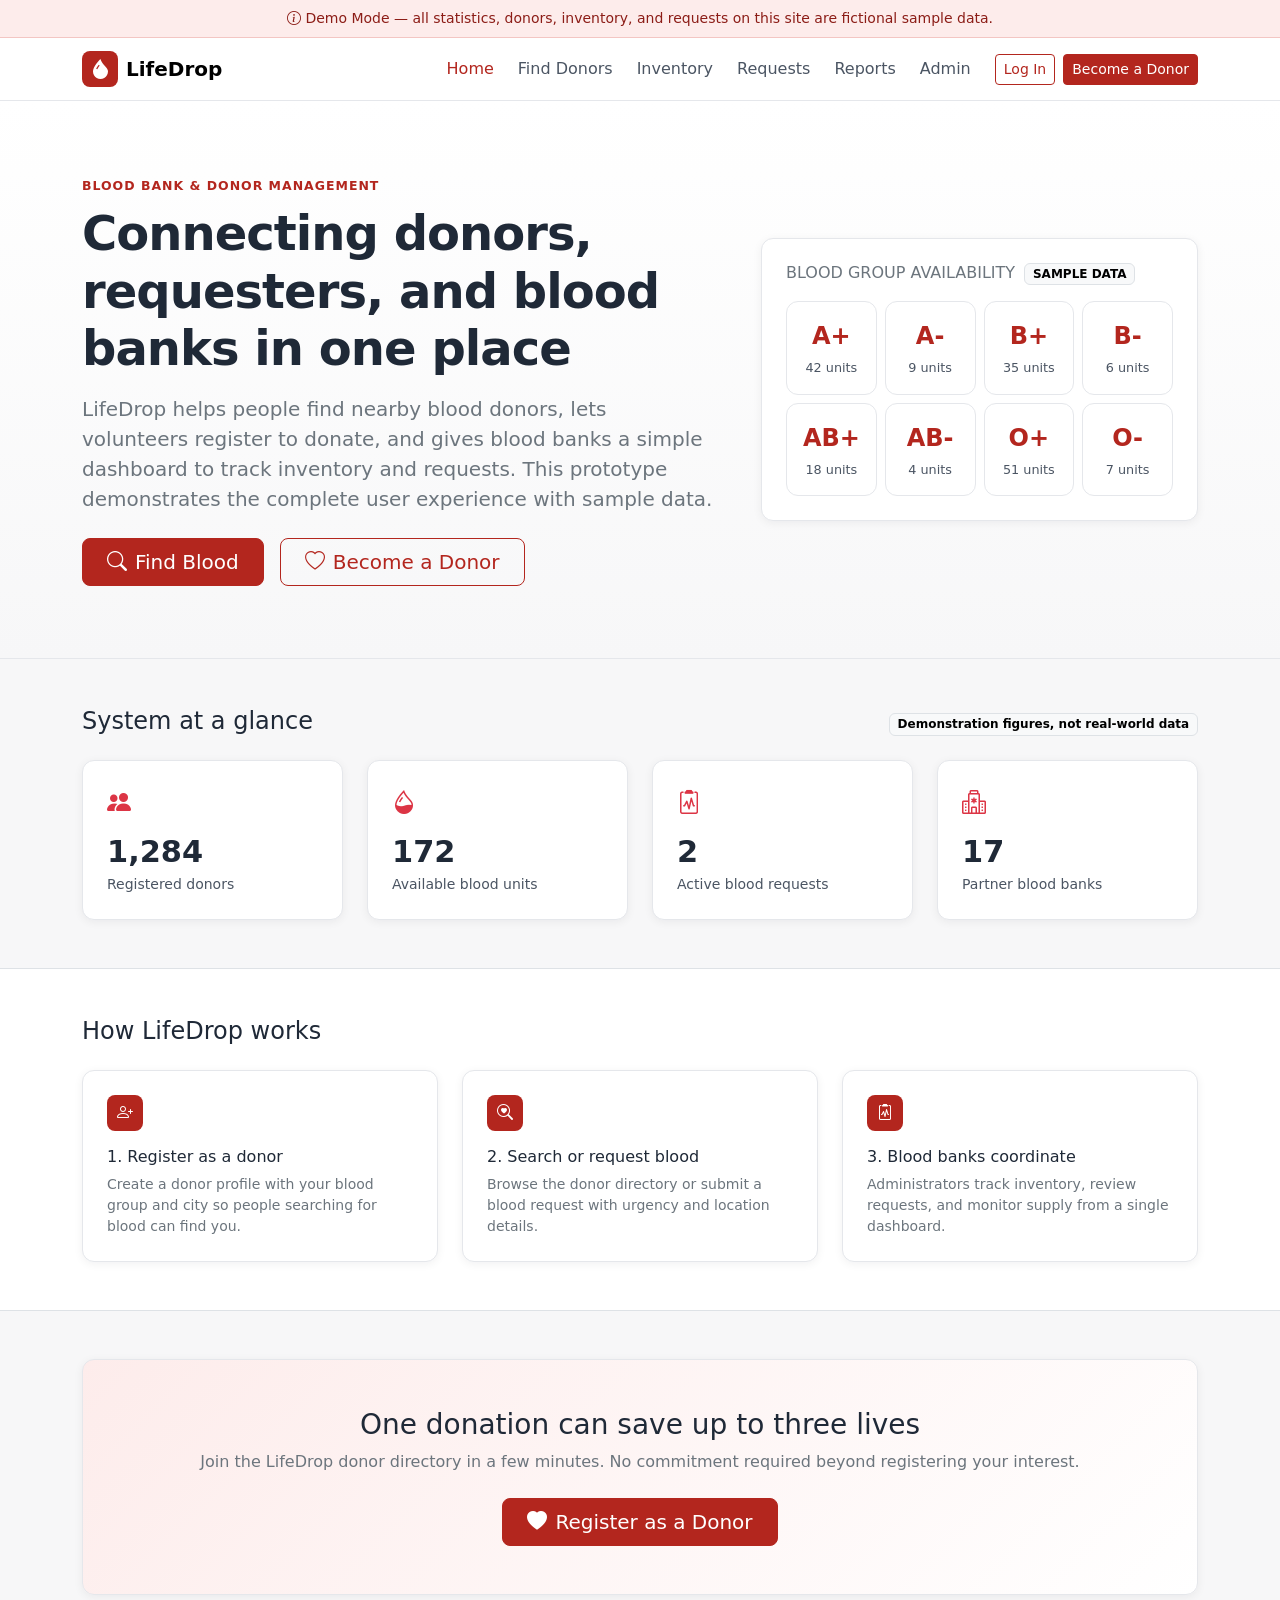
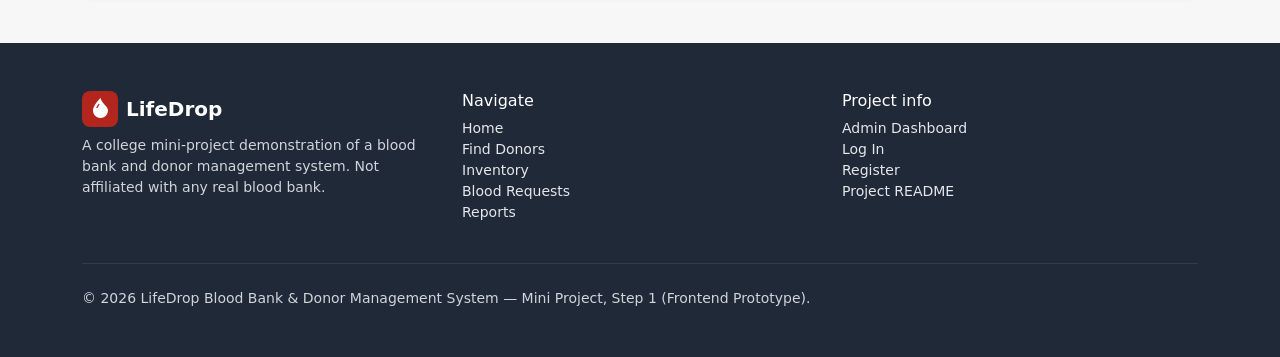
==== index.html @ 67a6ec3c "feat: build blood bank management frontend Step 1 of the roadmap: complete HTML/CSS/JS frontend prot" ====
<!DOCTYPE html>
<html lang="en">
<head>
  <meta charset="UTF-8" />
  <meta name="viewport" content="width=device-width, initial-scale=1.0" />
  <title>LifeDrop | Blood Bank &amp; Donor Management System</title>
  <meta name="description" content="A demonstration blood bank and donor management system prototype." />
  <link rel="stylesheet" href="https://cdn.jsdelivr.net/npm/bootstrap@5.3.3/dist/css/bootstrap.min.css">
  <link rel="stylesheet" href="https://cdn.jsdelivr.net/npm/bootstrap-icons@1.11.3/font/bootstrap-icons.css">
  <link rel="stylesheet" href="assets/css/style.css">
</head>
<body>

  <div class="demo-banner no-print">
    <i class="bi bi-info-circle"></i>
    Demo Mode — all statistics, donors, inventory, and requests on this site are fictional sample data.
  </div>

  <!-- Navbar -->
  <nav class="navbar navbar-expand-lg navbar-bb sticky-top no-print">
    <div class="container">
      <a class="navbar-brand d-flex align-items-center gap-2 fw-bold" href="index.html">
        <span class="brand-mark"><i class="bi bi-droplet-fill"></i></span>
        LifeDrop
      </a>
      <button class="navbar-toggler" type="button" data-bs-toggle="collapse" data-bs-target="#mainNav" aria-controls="mainNav" aria-expanded="false" aria-label="Toggle navigation">
        <span class="navbar-toggler-icon"></span>
      </button>
      <div class="collapse navbar-collapse" id="mainNav">
        <ul class="navbar-nav ms-auto align-items-lg-center gap-lg-2">
          <li class="nav-item"><a class="nav-link" data-nav-link="index.html" href="index.html">Home</a></li>
          <li class="nav-item"><a class="nav-link" data-nav-link="donors.html" href="pages/donors.html">Find Donors</a></li>
          <li class="nav-item"><a class="nav-link" data-nav-link="inventory.html" href="pages/inventory.html">Inventory</a></li>
          <li class="nav-item"><a class="nav-link" data-nav-link="requests.html" href="pages/requests.html">Requests</a></li>
          <li class="nav-item"><a class="nav-link" data-nav-link="reports.html" href="pages/reports.html">Reports</a></li>
          <li class="nav-item"><a class="nav-link" data-nav-link="admin.html" href="pages/admin.html">Admin</a></li>
          <li class="nav-item ms-lg-2"><a class="btn btn-bb-outline btn-sm" href="pages/login.html">Log In</a></li>
          <li class="nav-item"><a class="btn btn-bb-primary btn-sm" href="pages/register.html">Become a Donor</a></li>
        </ul>
      </div>
    </div>
  </nav>

  <main>
    <!-- Hero -->
    <section class="hero py-5">
      <div class="container py-4">
        <div class="row align-items-center g-5">
          <div class="col-lg-7">
            <span class="section-eyebrow">Blood Bank &amp; Donor Management</span>
            <h1 class="display-5 mt-2 mb-3">Connecting donors, requesters, and blood banks in one place</h1>
            <p class="lead text-secondary mb-4">
              LifeDrop helps people find nearby blood donors, lets volunteers register to donate,
              and gives blood banks a simple dashboard to track inventory and requests.
              This prototype demonstrates the complete user experience with sample data.
            </p>
            <div class="d-flex flex-wrap gap-3">
              <a href="pages/donors.html" class="btn btn-bb-primary btn-lg px-4"><i class="bi bi-search me-2"></i>Find Blood</a>
              <a href="pages/register.html" class="btn btn-bb-outline btn-lg px-4"><i class="bi bi-heart me-2"></i>Become a Donor</a>
            </div>
          </div>
          <div class="col-lg-5">
            <div class="bb-card p-4">
              <h2 class="h6 text-uppercase text-secondary mb-3">Blood group availability <span class="badge text-bg-light border ms-1">Sample data</span></h2>
              <div class="row row-cols-2 row-cols-sm-4 g-2" id="heroBloodGroups"></div>
            </div>
          </div>
        </div>
      </div>
    </section>

    <!-- Stats -->
    <section class="py-5">
      <div class="container">
        <div class="d-flex justify-content-between align-items-end mb-4 flex-wrap gap-2">
          <h2 class="h4 mb-0">System at a glance</h2>
          <span class="badge text-bg-light border">Demonstration figures, not real-world data</span>
        </div>
        <div class="row g-4" id="statCards"></div>
      </div>
    </section>

    <!-- How it works -->
    <section class="py-5 bg-white border-top border-bottom">
      <div class="container">
        <h2 class="h4 mb-4">How LifeDrop works</h2>
        <div class="row g-4">
          <div class="col-md-4">
            <div class="bb-card p-4 h-100">
              <div class="brand-mark mb-3"><i class="bi bi-person-plus"></i></div>
              <h3 class="h6">1. Register as a donor</h3>
              <p class="text-secondary small mb-0">Create a donor profile with your blood group and city so people searching for blood can find you.</p>
            </div>
          </div>
          <div class="col-md-4">
            <div class="bb-card p-4 h-100">
              <div class="brand-mark mb-3"><i class="bi bi-search-heart"></i></div>
              <h3 class="h6">2. Search or request blood</h3>
              <p class="text-secondary small mb-0">Browse the donor directory or submit a blood request with urgency and location details.</p>
            </div>
          </div>
          <div class="col-md-4">
            <div class="bb-card p-4 h-100">
              <div class="brand-mark mb-3"><i class="bi bi-clipboard2-pulse"></i></div>
              <h3 class="h6">3. Blood banks coordinate</h3>
              <p class="text-secondary small mb-0">Administrators track inventory, review requests, and monitor supply from a single dashboard.</p>
            </div>
          </div>
        </div>
      </div>
    </section>

    <!-- Donor CTA -->
    <section class="py-5">
      <div class="container">
        <div class="bb-card p-5 text-center" style="background: linear-gradient(135deg, var(--bb-red-light), #fff);">
          <h2 class="h3 mb-2">One donation can save up to three lives</h2>
          <p class="text-secondary mb-4">Join the LifeDrop donor directory in a few minutes. No commitment required beyond registering your interest.</p>
          <a href="pages/register.html" class="btn btn-bb-primary btn-lg px-4"><i class="bi bi-heart-fill me-2"></i>Register as a Donor</a>
        </div>
      </div>
    </section>
  </main>

  <!-- Footer -->
  <footer class="footer-bb py-5 no-print">
    <div class="container">
      <div class="row g-4">
        <div class="col-md-4">
          <div class="d-flex align-items-center gap-2 fw-bold h5 text-white mb-2">
            <span class="brand-mark"><i class="bi bi-droplet-fill"></i></span>
            LifeDrop
          </div>
          <p class="small mb-0">A college mini-project demonstration of a blood bank and donor management system. Not affiliated with any real blood bank.</p>
        </div>
        <div class="col-md-4">
          <h3 class="h6 text-white">Navigate</h3>
          <ul class="list-unstyled small">
            <li><a href="index.html">Home</a></li>
            <li><a href="pages/donors.html">Find Donors</a></li>
            <li><a href="pages/inventory.html">Inventory</a></li>
            <li><a href="pages/requests.html">Blood Requests</a></li>
            <li><a href="pages/reports.html">Reports</a></li>
          </ul>
        </div>
        <div class="col-md-4">
          <h3 class="h6 text-white">Project info</h3>
          <ul class="list-unstyled small">
            <li><a href="pages/admin.html">Admin Dashboard</a></li>
            <li><a href="pages/login.html">Log In</a></li>
            <li><a href="pages/register.html">Register</a></li>
            <li><a href="README.md">Project README</a></li>
          </ul>
        </div>
      </div>
      <hr class="border-secondary my-4">
      <p class="small mb-0">&copy; 2026 LifeDrop Blood Bank &amp; Donor Management System &mdash; Mini Project, Step 1 (Frontend Prototype).</p>
    </div>
  </footer>

  <script src="https://cdn.jsdelivr.net/npm/bootstrap@5.3.3/dist/js/bootstrap.bundle.min.js"></script>
  <script src="assets/js/mock-data.js"></script>
  <script src="assets/js/main.js"></script>
  <script>
    document.addEventListener("DOMContentLoaded", () => {
      const heroContainer = document.getElementById("heroBloodGroups");
      if (heroContainer) {
        heroContainer.innerHTML = MOCK_INVENTORY.map((item) => `
          <div class="col">
            <div class="bg-chip">
              <span class="bg-symbol">${item.bloodGroup}</span>
              <span class="bg-count">${item.units} units</span>
            </div>
          </div>
        `).join("");
      }

      const statCards = document.getElementById("statCards");
      if (statCards) {
        const stats = [
          { label: "Registered donors", value: MOCK_STATS.registeredDonors.toLocaleString(), icon: "bi-people-fill" },
          { label: "Available blood units", value: MOCK_STATS.availableUnits.toLocaleString(), icon: "bi-droplet-half" },
          { label: "Active blood requests", value: MOCK_STATS.activeRequests.toLocaleString(), icon: "bi-clipboard2-pulse" },
          { label: "Partner blood banks", value: MOCK_STATS.partnerBanks.toLocaleString(), icon: "bi-hospital" },
        ];
        statCards.innerHTML = stats.map((s) => `
          <div class="col-6 col-lg-3">
            <div class="bb-card stat-card p-4 h-100">
              <i class="bi ${s.icon} text-danger fs-4 mb-2 d-block"></i>
              <div class="stat-value">${s.value}</div>
              <div class="stat-label">${s.label}</div>
            </div>
          </div>
        `).join("");
      }
    });
  </script>
</body>
</html>
---- assets/css/style.css ----
/* ==========================================================================
   Blood Bank & Donor Management System — shared styles
   ========================================================================== */

:root {
  --bb-red: #b3261e;
  --bb-red-dark: #8c1d17;
  --bb-red-light: #fdeceb;
  --bb-navy: #1f2937;
  --bb-navy-soft: #4b5563;
  --bb-bg: #f7f7f8;
  --bb-surface: #ffffff;
  --bb-border: #e5e7eb;
  --bb-radius: 0.75rem;
  --bb-shadow: 0 2px 10px rgba(17, 24, 39, 0.06);
  --bb-shadow-hover: 0 8px 24px rgba(17, 24, 39, 0.10);
}

* { scroll-behavior: smooth; }

body {
  font-family: "Segoe UI", Roboto, system-ui, -apple-system, sans-serif;
  background-color: var(--bb-bg);
  color: var(--bb-navy);
  min-height: 100vh;
  display: flex;
  flex-direction: column;
}

main { flex: 1 0 auto; }

a { color: var(--bb-red); }
a:hover { color: var(--bb-red-dark); }

:focus-visible {
  outline: 3px solid var(--bb-red);
  outline-offset: 2px;
}

/* ---------- Navbar ---------- */
.navbar-bb {
  background-color: var(--bb-surface);
  border-bottom: 1px solid var(--bb-border);
}

.brand-mark {
  display: inline-flex;
  align-items: center;
  justify-content: center;
  width: 2.25rem;
  height: 2.25rem;
  border-radius: 0.5rem;
  background-color: var(--bb-red);
  color: #fff;
  font-weight: 700;
}

.navbar-bb .nav-link {
  color: var(--bb-navy-soft);
  font-weight: 500;
}

.navbar-bb .nav-link.active,
.navbar-bb .nav-link:hover {
  color: var(--bb-red);
}

/* ---------- Demo-mode banner ---------- */
.demo-banner {
  background-color: var(--bb-red-light);
  border-bottom: 1px solid #f3c6c3;
  color: var(--bb-red-dark);
  font-size: 0.875rem;
  padding: 0.5rem 0;
  text-align: center;
}

/* ---------- Hero ---------- */
.hero {
  background: linear-gradient(180deg, #fff 0%, var(--bb-bg) 100%);
  border-bottom: 1px solid var(--bb-border);
}

.hero h1 { font-weight: 700; letter-spacing: -0.02em; }

/* ---------- Cards ---------- */
.bb-card {
  background-color: var(--bb-surface);
  border: 1px solid var(--bb-border);
  border-radius: var(--bb-radius);
  box-shadow: var(--bb-shadow);
  transition: box-shadow 0.15s ease, transform 0.15s ease;
}

.bb-card:hover { box-shadow: var(--bb-shadow-hover); }

.stat-card .stat-value {
  font-size: 1.9rem;
  font-weight: 700;
  color: var(--bb-navy);
}

.stat-card .stat-label {
  color: var(--bb-navy-soft);
  font-size: 0.875rem;
}

/* ---------- Blood group chips ---------- */
.bg-chip {
  display: flex;
  flex-direction: column;
  align-items: center;
  justify-content: center;
  gap: 0.25rem;
  background-color: var(--bb-surface);
  border: 1px solid var(--bb-border);
  border-radius: var(--bb-radius);
  padding: 1rem 0.5rem;
  text-align: center;
}

.bg-chip .bg-symbol {
  font-size: 1.5rem;
  font-weight: 700;
  color: var(--bb-red);
}

.bg-chip .bg-count {
  font-size: 0.8rem;
  color: var(--bb-navy-soft);
}

/* ---------- Buttons ---------- */
.btn-bb-primary {
  background-color: var(--bb-red);
  border-color: var(--bb-red);
  color: #fff;
}

.btn-bb-primary:hover {
  background-color: var(--bb-red-dark);
  border-color: var(--bb-red-dark);
  color: #fff;
}

.btn-bb-outline {
  border-color: var(--bb-red);
  color: var(--bb-red);
}

.btn-bb-outline:hover {
  background-color: var(--bb-red);
  color: #fff;
}

/* ---------- Forms ---------- */
.form-label { font-weight: 500; color: var(--bb-navy); }
.required-asterisk { color: var(--bb-red); }

.password-field { position: relative; }
.password-toggle {
  position: absolute;
  top: 0;
  right: 0;
  height: 100%;
  padding: 0 0.9rem;
  background: transparent;
  border: none;
  color: var(--bb-navy-soft);
}
.password-toggle:hover { color: var(--bb-red); }

/* ---------- Tables ---------- */
.table-bb thead th {
  background-color: var(--bb-bg);
  color: var(--bb-navy-soft);
  font-size: 0.8rem;
  text-transform: uppercase;
  letter-spacing: 0.03em;
  border-bottom: 2px solid var(--bb-border);
}

.table-bb td, .table-bb th { vertical-align: middle; }

/* ---------- Empty state ---------- */
.empty-state {
  padding: 3rem 1rem;
  text-align: center;
  color: var(--bb-navy-soft);
}
.empty-state .bi { font-size: 2.5rem; color: var(--bb-border); }

/* ---------- Sidebar (admin) ---------- */
.bb-sidebar {
  background-color: var(--bb-surface);
  border-right: 1px solid var(--bb-border);
  min-height: 100%;
}

.bb-sidebar .nav-link {
  color: var(--bb-navy-soft);
  border-radius: 0.5rem;
  padding: 0.6rem 0.9rem;
  font-weight: 500;
}

.bb-sidebar .nav-link.active {
  background-color: var(--bb-red-light);
  color: var(--bb-red-dark);
}

.bb-sidebar .nav-link:hover:not(.active) {
  background-color: var(--bb-bg);
}

/* ---------- Footer ---------- */
.footer-bb {
  background-color: var(--bb-navy);
  color: #d1d5db;
}
.footer-bb a { color: #e5e7eb; text-decoration: none; }
.footer-bb a:hover { color: #fff; text-decoration: underline; }

/* ---------- Utility ---------- */
.section-eyebrow {
  text-transform: uppercase;
  letter-spacing: 0.08em;
  font-size: 0.78rem;
  color: var(--bb-red);
  font-weight: 700;
}

@media print {
  .no-print { display: none !important; }
  body { background: #fff; }
}
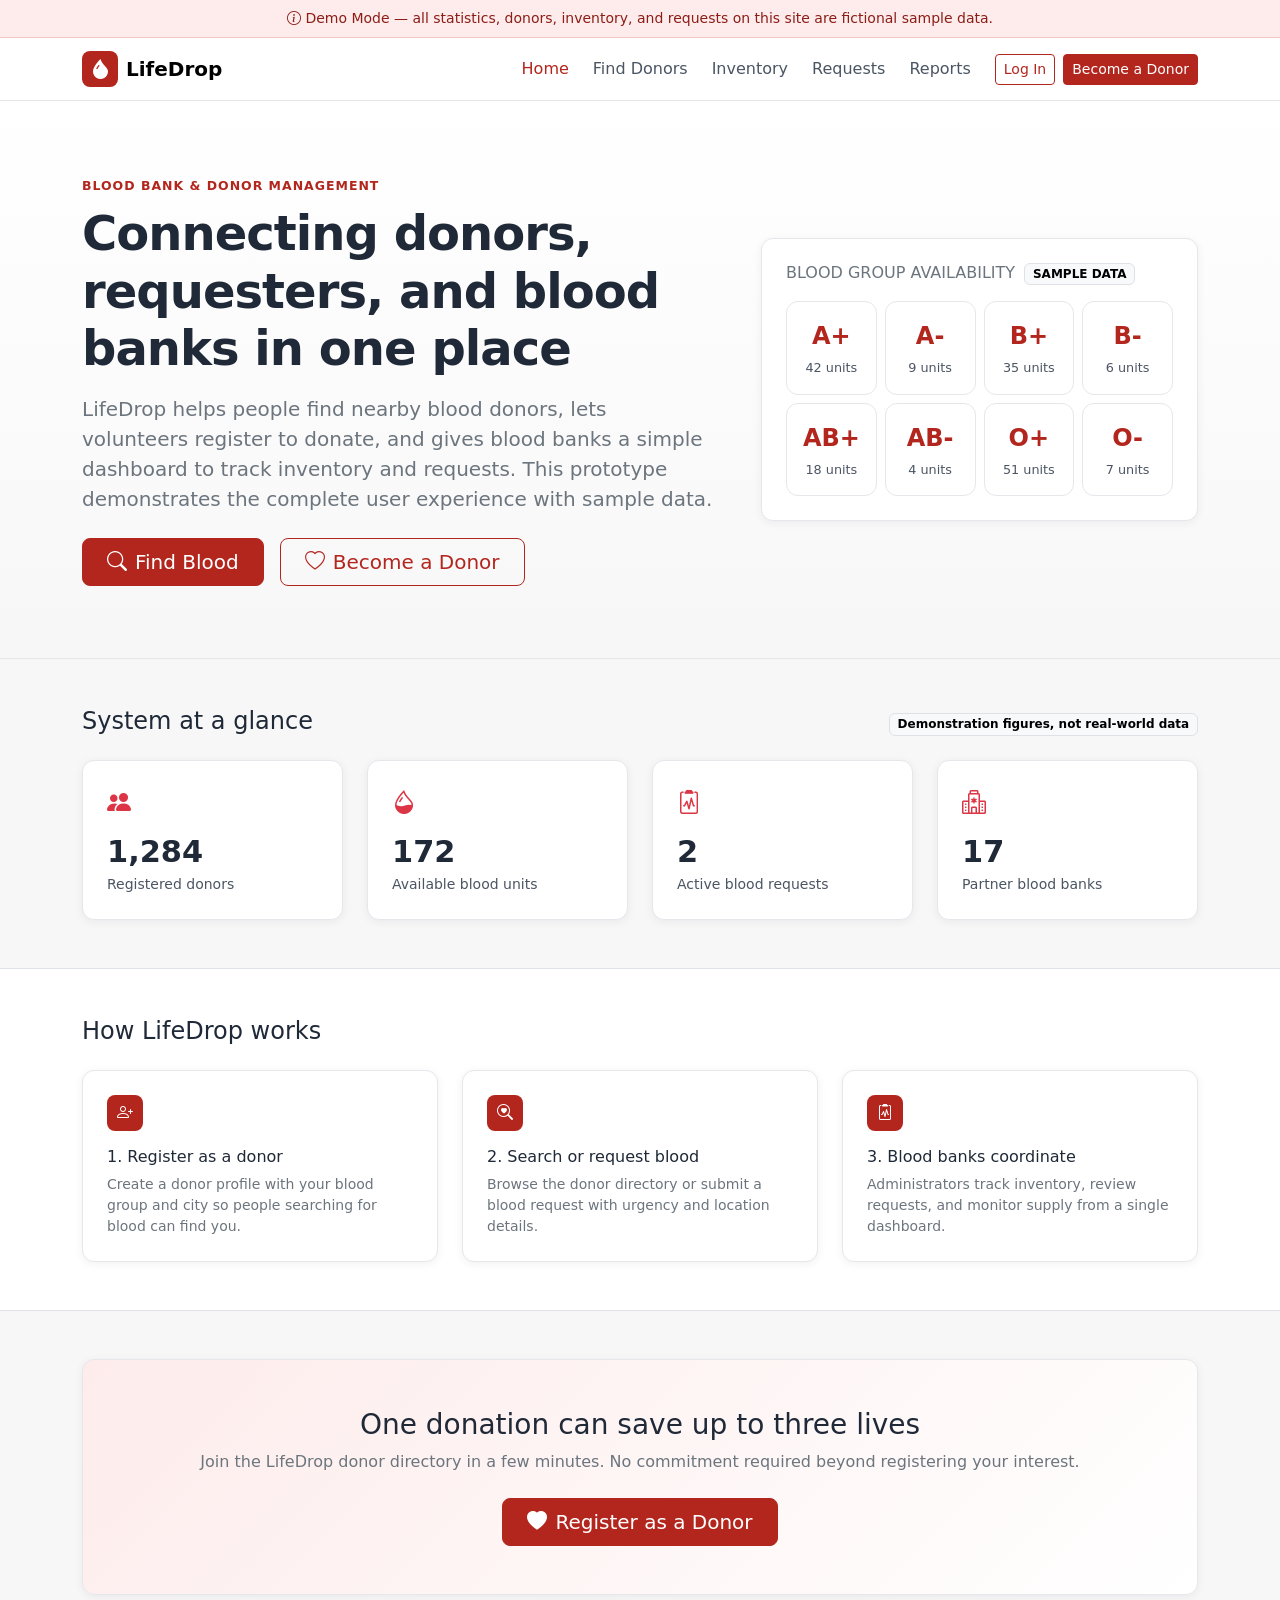
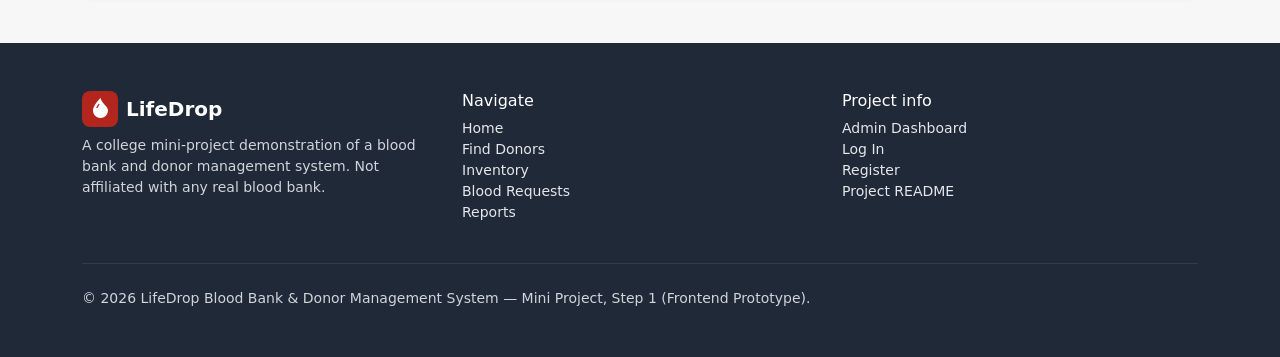
==== commit 5fbec798: "feat: add Flask backend, SQLite database, and authentication Step 2: adds a Flask backend with a per" ====
--- a/index.html
+++ b/index.html
@@ -9,7 +9,7 @@
   <link rel="stylesheet" href="https://cdn.jsdelivr.net/npm/bootstrap-icons@1.11.3/font/bootstrap-icons.css">
   <link rel="stylesheet" href="assets/css/style.css">
 </head>
-<body>
+<body data-page="home" data-pages-prefix="pages/">
 
   <div class="demo-banner no-print">
     <i class="bi bi-info-circle"></i>
@@ -33,9 +33,8 @@
           <li class="nav-item"><a class="nav-link" data-nav-link="inventory.html" href="pages/inventory.html">Inventory</a></li>
           <li class="nav-item"><a class="nav-link" data-nav-link="requests.html" href="pages/requests.html">Requests</a></li>
           <li class="nav-item"><a class="nav-link" data-nav-link="reports.html" href="pages/reports.html">Reports</a></li>
-          <li class="nav-item"><a class="nav-link" data-nav-link="admin.html" href="pages/admin.html">Admin</a></li>
-          <li class="nav-item ms-lg-2"><a class="btn btn-bb-outline btn-sm" href="pages/login.html">Log In</a></li>
-          <li class="nav-item"><a class="btn btn-bb-primary btn-sm" href="pages/register.html">Become a Donor</a></li>
+          <li class="nav-item d-none" id="adminNavItem"><a class="nav-link" data-nav-link="admin.html" href="pages/admin.html">Admin</a></li>
+          <li class="nav-item d-flex align-items-center gap-2 flex-wrap ms-lg-2" id="authNavArea"></li>
         </ul>
       </div>
     </div>
@@ -161,6 +160,7 @@
   <script src="https://cdn.jsdelivr.net/npm/bootstrap@5.3.3/dist/js/bootstrap.bundle.min.js"></script>
   <script src="assets/js/mock-data.js"></script>
   <script src="assets/js/main.js"></script>
+  <script src="assets/js/auth.js"></script>
   <script>
     document.addEventListener("DOMContentLoaded", () => {
       const heroContainer = document.getElementById("heroBloodGroups");
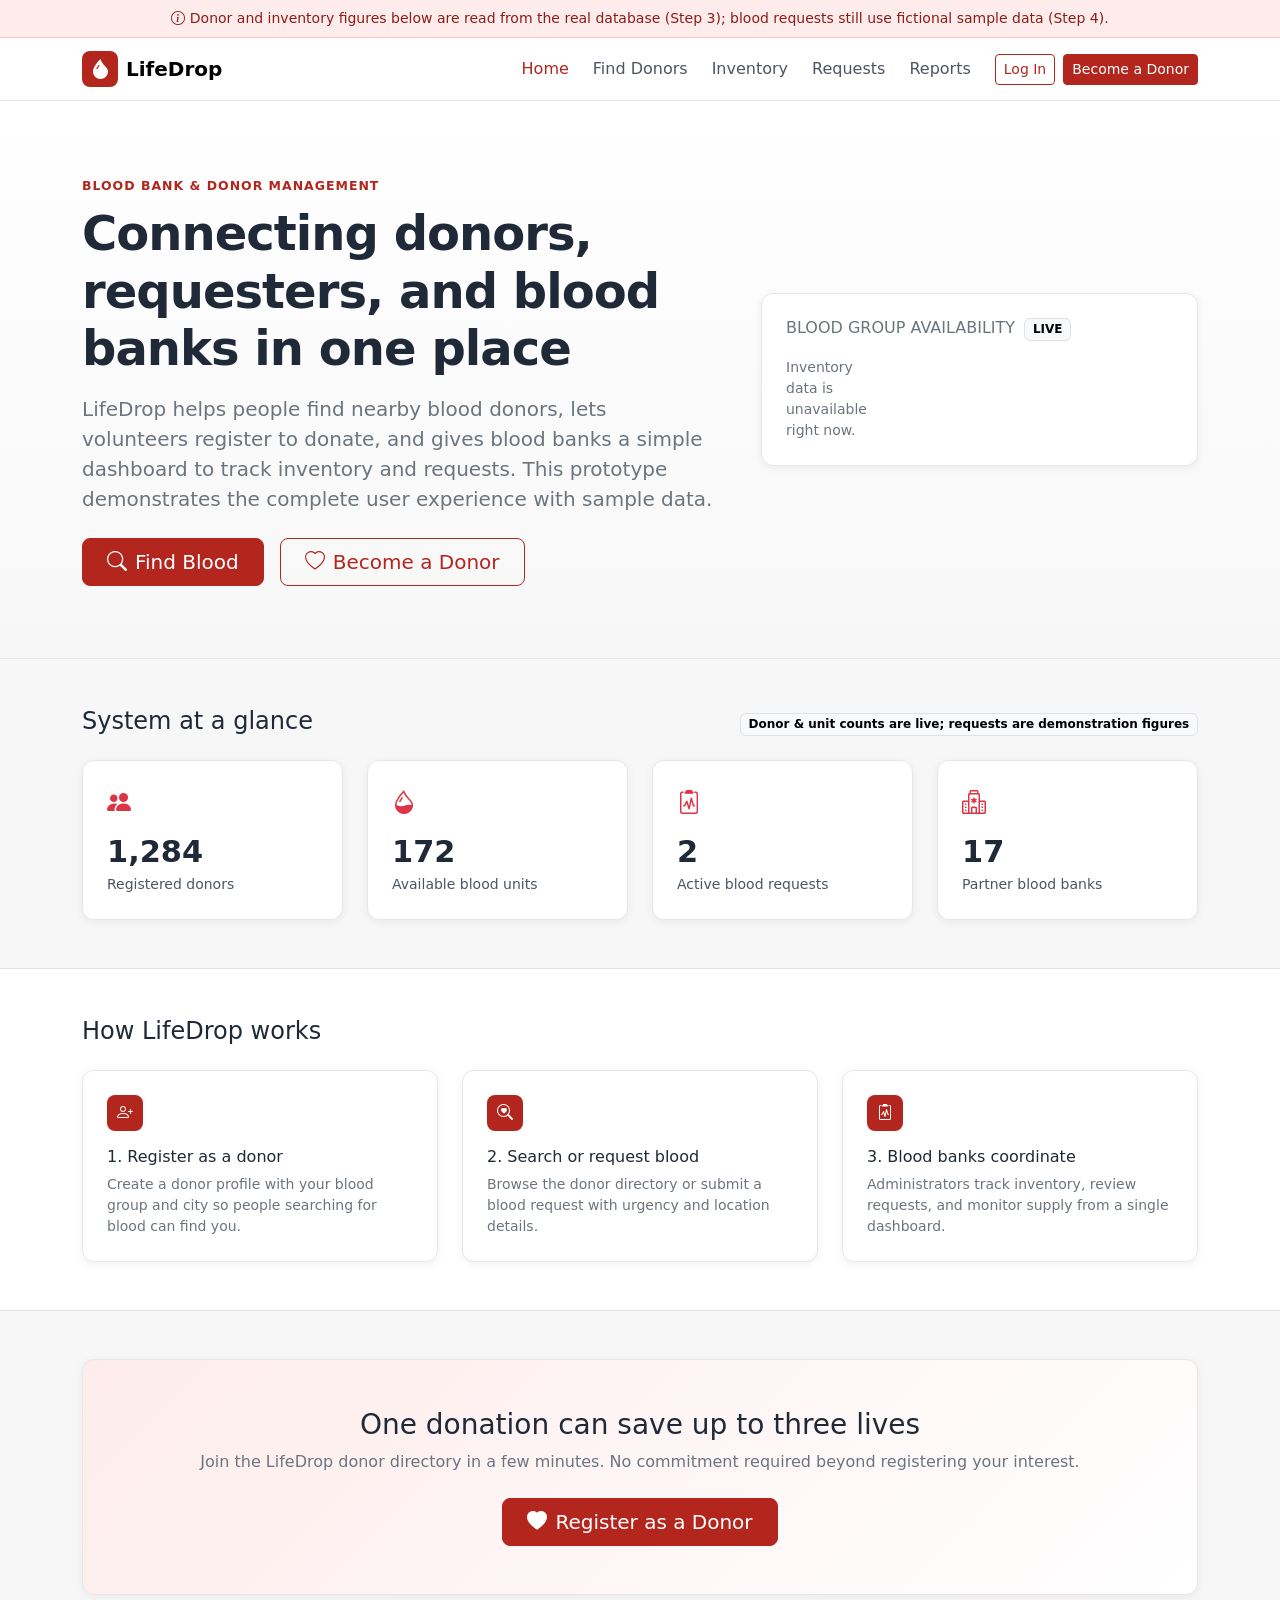
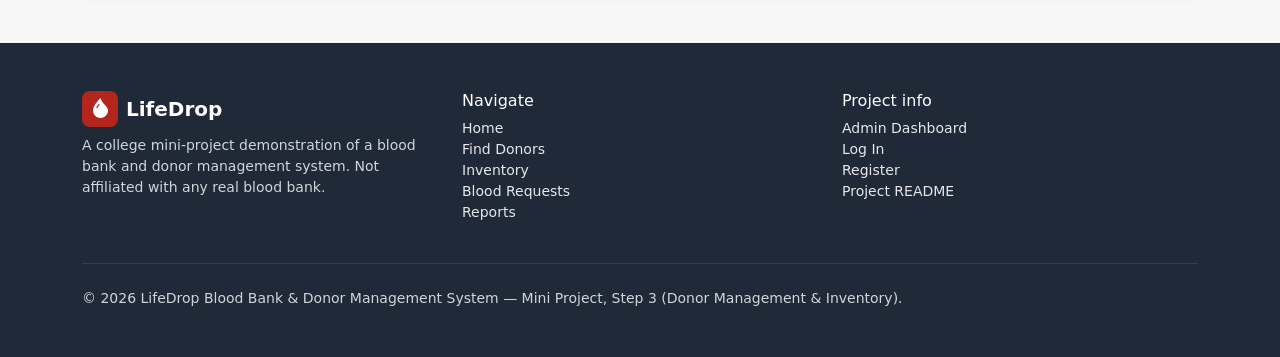
==== commit 325a7d3d: "feat: add donor management and blood inventory (Step 3) Replaces the donor directory and inventory p" ====
--- a/index.html
+++ b/index.html
@@ -13,7 +13,7 @@
 
   <div class="demo-banner no-print">
     <i class="bi bi-info-circle"></i>
-    Demo Mode — all statistics, donors, inventory, and requests on this site are fictional sample data.
+    Donor and inventory figures below are read from the real database (Step 3); blood requests still use fictional sample data (Step 4).
   </div>
 
   <!-- Navbar -->
@@ -60,7 +60,7 @@
           </div>
           <div class="col-lg-5">
             <div class="bb-card p-4">
-              <h2 class="h6 text-uppercase text-secondary mb-3">Blood group availability <span class="badge text-bg-light border ms-1">Sample data</span></h2>
+              <h2 class="h6 text-uppercase text-secondary mb-3">Blood group availability <span class="badge text-bg-light border ms-1">Live</span></h2>
               <div class="row row-cols-2 row-cols-sm-4 g-2" id="heroBloodGroups"></div>
             </div>
           </div>
@@ -73,7 +73,7 @@
       <div class="container">
         <div class="d-flex justify-content-between align-items-end mb-4 flex-wrap gap-2">
           <h2 class="h4 mb-0">System at a glance</h2>
-          <span class="badge text-bg-light border">Demonstration figures, not real-world data</span>
+          <span class="badge text-bg-light border">Donor &amp; unit counts are live; requests are demonstration figures</span>
         </div>
         <div class="row g-4" id="statCards"></div>
       </div>
@@ -153,7 +153,7 @@
         </div>
       </div>
       <hr class="border-secondary my-4">
-      <p class="small mb-0">&copy; 2026 LifeDrop Blood Bank &amp; Donor Management System &mdash; Mini Project, Step 1 (Frontend Prototype).</p>
+      <p class="small mb-0">&copy; 2026 LifeDrop Blood Bank &amp; Donor Management System &mdash; Mini Project, Step 3 (Donor Management &amp; Inventory).</p>
     </div>
   </footer>
 
@@ -162,24 +162,41 @@
   <script src="assets/js/main.js"></script>
   <script src="assets/js/auth.js"></script>
   <script>
-    document.addEventListener("DOMContentLoaded", () => {
+    document.addEventListener("DOMContentLoaded", async () => {
       const heroContainer = document.getElementById("heroBloodGroups");
+      const statCards = document.getElementById("statCards");
+
+      // Blood-group availability and the donor/unit counts below are real,
+      // database-backed figures (Step 3). Active requests and partner-bank
+      // counts remain illustrative placeholders until Step 4 implements the
+      // request workflow those numbers actually belong to.
+      const [inventoryRes, donorsRes] = await Promise.all([
+        apiRequest("/api/inventory/summary"),
+        apiRequest("/api/donors?limit=1"),
+      ]);
+
       if (heroContainer) {
-        heroContainer.innerHTML = MOCK_INVENTORY.map((item) => `
-          <div class="col">
-            <div class="bg-chip">
-              <span class="bg-symbol">${item.bloodGroup}</span>
-              <span class="bg-count">${item.units} units</span>
-            </div>
-          </div>
-        `).join("");
+        if (inventoryRes.ok) {
+          heroContainer.innerHTML = inventoryRes.data.summary.groups.map((g) => `
+            <div class="col">
+              <div class="bg-chip">
+                <span class="bg-symbol">${g.bloodGroup}</span>
+                <span class="bg-count">${g.usableUnits} units</span>
+              </div>
+            </div>
+          `).join("");
+        } else {
+          heroContainer.innerHTML = `<p class="small text-secondary mb-0">Inventory data is unavailable right now.</p>`;
+        }
       }
 
-      const statCards = document.getElementById("statCards");
       if (statCards) {
+        const registeredDonors = donorsRes.ok ? donorsRes.data.total : MOCK_STATS.registeredDonors;
+        const availableUnits = inventoryRes.ok ? inventoryRes.data.summary.totals.usableUnits : MOCK_STATS.availableUnits;
+
         const stats = [
-          { label: "Registered donors", value: MOCK_STATS.registeredDonors.toLocaleString(), icon: "bi-people-fill" },
-          { label: "Available blood units", value: MOCK_STATS.availableUnits.toLocaleString(), icon: "bi-droplet-half" },
+          { label: "Registered donors", value: registeredDonors.toLocaleString(), icon: "bi-people-fill" },
+          { label: "Available blood units", value: availableUnits.toLocaleString(), icon: "bi-droplet-half" },
           { label: "Active blood requests", value: MOCK_STATS.activeRequests.toLocaleString(), icon: "bi-clipboard2-pulse" },
           { label: "Partner blood banks", value: MOCK_STATS.partnerBanks.toLocaleString(), icon: "bi-hospital" },
         ];
